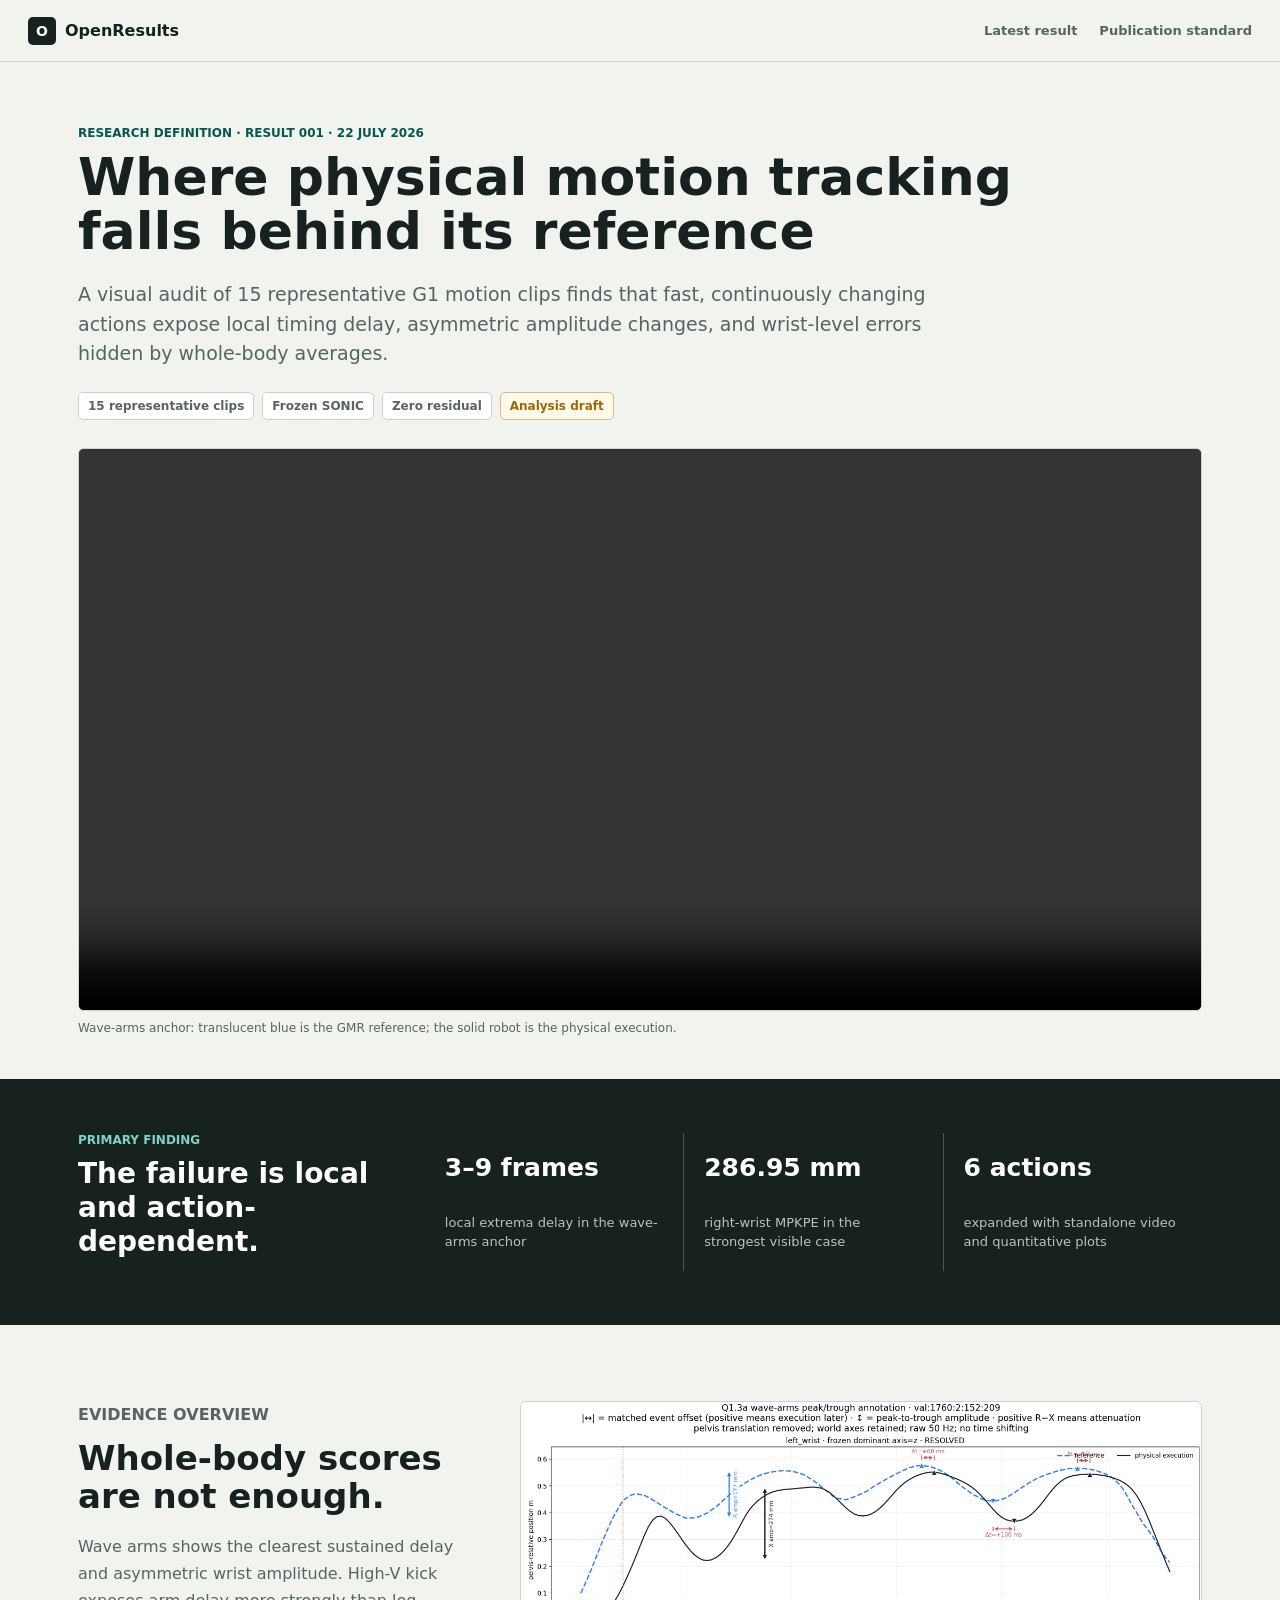
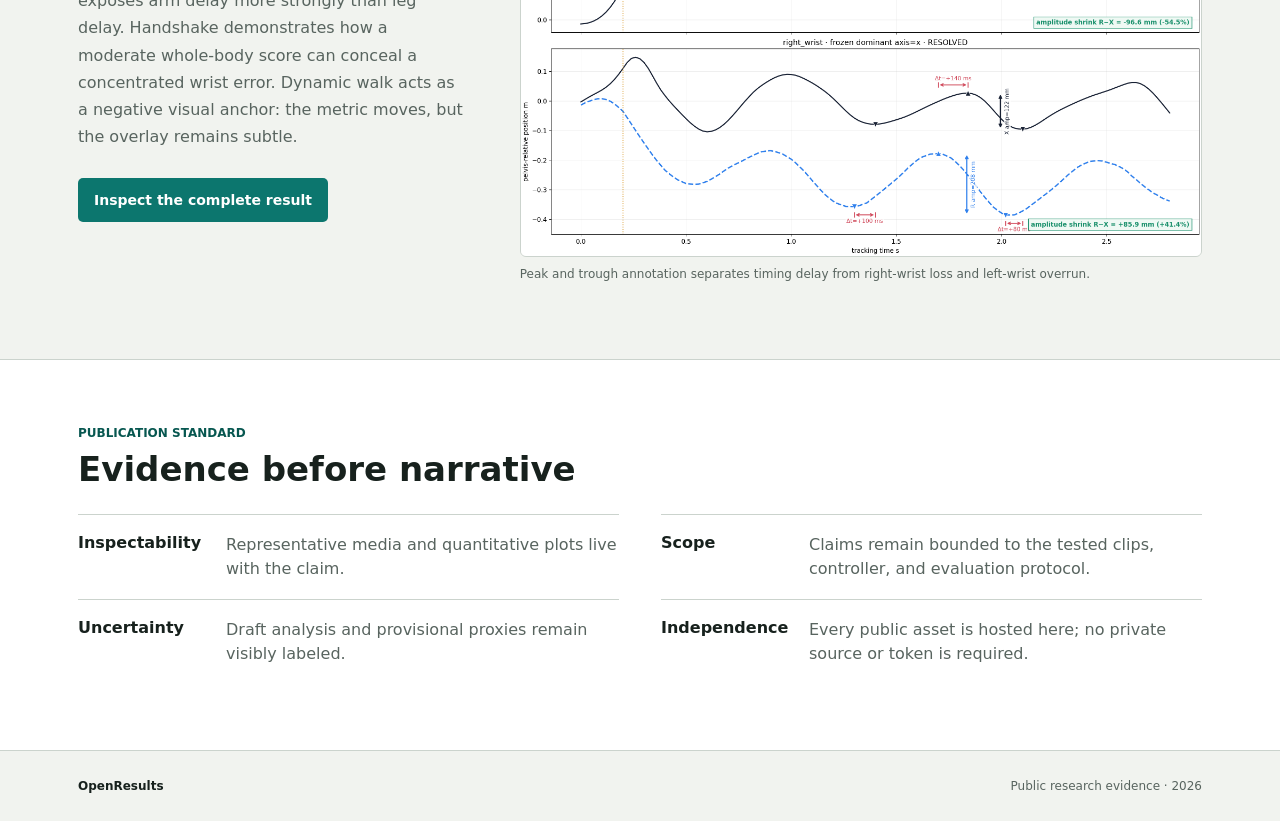
==== index.html @ 24f87de0 "feat: publish first OpenResults audit" ====
<!doctype html>
<html lang="en">
<head>
  <meta charset="utf-8">
  <meta name="viewport" content="width=device-width, initial-scale=1">
  <meta name="description" content="OpenResults publishes visual, inspectable research evidence with explicit scope and limitations.">
  <title>OpenResults · Public research evidence</title>
  <link rel="stylesheet" href="assets/site.css">
</head>
<body class="home">
  <header class="site-header">
    <a class="brand" href="./" aria-label="OpenResults home"><span class="brand-mark">O</span>OpenResults</a>
    <nav aria-label="Primary navigation">
      <a href="#result">Latest result</a>
      <a href="#principles">Publication standard</a>
    </nav>
  </header>

  <main>
    <section class="home-hero" id="result">
      <div class="hero-copy">
        <p class="eyebrow">Research Definition · Result 001 · 22 July 2026</p>
        <h1>Where physical motion tracking falls behind its reference</h1>
        <p class="lede">A visual audit of 15 representative G1 motion clips finds that fast, continuously changing actions expose local timing delay, asymmetric amplitude changes, and wrist-level errors hidden by whole-body averages.</p>
        <div class="status-row" aria-label="Result status">
          <span>15 representative clips</span>
          <span>Frozen SONIC</span>
          <span>Zero residual</span>
          <span class="status-draft">Analysis draft</span>
        </div>
      </div>
      <figure class="hero-evidence">
        <video controls preload="metadata" src="results/hierarchical-rollout-tracking-audit/assets/01-wave_arms/overlay.mp4"></video>
        <figcaption>Wave-arms anchor: translucent blue is the GMR reference; the solid robot is the physical execution.</figcaption>
      </figure>
    </section>

    <section class="finding-band" aria-labelledby="finding-title">
      <div>
        <p class="eyebrow">Primary finding</p>
        <h2 id="finding-title">The failure is local and action-dependent.</h2>
      </div>
      <div class="finding-grid">
        <article>
          <strong>3–9 frames</strong>
          <span>local extrema delay in the wave-arms anchor</span>
        </article>
        <article>
          <strong>286.95 mm</strong>
          <span>right-wrist MPKPE in the strongest visible case</span>
        </article>
        <article>
          <strong>6 actions</strong>
          <span>expanded with standalone video and quantitative plots</span>
        </article>
      </div>
    </section>

    <section class="result-overview" aria-labelledby="overview-title">
      <div class="overview-copy">
        <p class="eyebrow">Evidence overview</p>
        <h2 id="overview-title">Whole-body scores are not enough.</h2>
        <p>Wave arms shows the clearest sustained delay and asymmetric wrist amplitude. High-V kick exposes arm delay more strongly than leg delay. Handshake demonstrates how a moderate whole-body score can conceal a concentrated wrist error. Dynamic walk acts as a negative visual anchor: the metric moves, but the overlay remains subtle.</p>
        <a class="primary-link" href="results/hierarchical-rollout-tracking-audit/">Inspect the complete result</a>
      </div>
      <figure>
        <img src="results/hierarchical-rollout-tracking-audit/assets/01-wave_arms/peak_trough_annotation/ee_position_peak_trough_annotated.png" alt="Annotated wave-arms end-effector peaks and troughs showing timing and amplitude differences">
        <figcaption>Peak and trough annotation separates timing delay from right-wrist loss and left-wrist overrun.</figcaption>
      </figure>
    </section>

    <section class="principles" id="principles" aria-labelledby="principles-title">
      <p class="eyebrow">Publication standard</p>
      <h2 id="principles-title">Evidence before narrative</h2>
      <div class="principle-list">
        <p><strong>Inspectability</strong><span>Representative media and quantitative plots live with the claim.</span></p>
        <p><strong>Scope</strong><span>Claims remain bounded to the tested clips, controller, and evaluation protocol.</span></p>
        <p><strong>Uncertainty</strong><span>Draft analysis and provisional proxies remain visibly labeled.</span></p>
        <p><strong>Independence</strong><span>Every public asset is hosted here; no private source or token is required.</span></p>
      </div>
    </section>
  </main>

  <footer class="site-footer"><span>OpenResults</span><span>Public research evidence · 2026</span></footer>
</body>
</html>
---- assets/site.css ----
:root {
  --bg: #f1f3ef;
  --surface: #ffffff;
  --surface-soft: #e6ebe5;
  --ink: #17211d;
  --muted: #58645f;
  --line: #cbd3cd;
  --accent: #0c766e;
  --accent-dark: #075750;
  --coral: #b94f45;
  --amber: #9a6908;
  --blue: #245d89;
  --mono: "SFMono-Regular", Consolas, "Liberation Mono", monospace;
}

* { box-sizing: border-box; }
html { scroll-behavior: smooth; }
body {
  margin: 0;
  background: var(--bg);
  color: var(--ink);
  font-family: Inter, ui-sans-serif, system-ui, -apple-system, BlinkMacSystemFont, "Segoe UI", "Noto Sans CJK SC", sans-serif;
  letter-spacing: 0;
}
a { color: var(--accent-dark); text-underline-offset: 3px; }
a:focus-visible, button:focus-visible, summary:focus-visible, video:focus-visible {
  outline: 3px solid #efb33d;
  outline-offset: 3px;
}
img, video { max-width: 100%; }

.site-header {
  position: sticky;
  z-index: 20;
  top: 0;
  display: flex;
  align-items: center;
  justify-content: space-between;
  min-height: 62px;
  padding: 0 28px;
  border-bottom: 1px solid rgba(23, 33, 29, 0.14);
  background: rgba(241, 243, 239, 0.94);
  backdrop-filter: blur(12px);
}
.brand {
  display: inline-flex;
  align-items: center;
  gap: 9px;
  color: var(--ink);
  font-size: 16px;
  font-weight: 800;
  text-decoration: none;
}
.brand-mark {
  display: grid;
  width: 28px;
  height: 28px;
  place-items: center;
  border-radius: 5px;
  background: var(--ink);
  color: #fff;
  font-size: 14px;
}
.site-header nav { display: flex; align-items: center; gap: 22px; }
.site-header nav a { color: var(--muted); font-size: 13px; font-weight: 700; text-decoration: none; }
.site-header nav a:hover { color: var(--ink); }

.home main { overflow: hidden; }
.home-hero {
  max-width: 1180px;
  margin: 0 auto;
  padding: 64px 28px 42px;
}
.hero-copy { max-width: 950px; }
.eyebrow {
  margin: 0 0 10px;
  color: var(--accent-dark);
  font-size: 12px;
  font-weight: 800;
  text-transform: uppercase;
}
.home h1 {
  max-width: 1050px;
  margin: 0;
  color: var(--ink);
  font-size: 52px;
  line-height: 1.04;
  letter-spacing: 0;
}
.lede {
  max-width: 850px;
  margin: 22px 0 0;
  color: var(--muted);
  font-size: 19px;
  line-height: 1.55;
}
.status-row { display: flex; flex-wrap: wrap; gap: 8px; margin: 24px 0; }
.status-row span {
  padding: 6px 9px;
  border: 1px solid var(--line);
  border-radius: 5px;
  background: var(--surface);
  color: var(--muted);
  font-size: 12px;
  font-weight: 700;
}
.status-row .status-draft { border-color: #d9bb79; color: var(--amber); background: #fff9e9; }
.hero-evidence { margin: 28px 0 0; }
.hero-evidence video {
  display: block;
  width: 100%;
  max-height: 620px;
  border: 1px solid var(--line);
  border-radius: 6px;
  background: #101512;
}
figcaption { margin-top: 8px; color: var(--muted); font-size: 12px; line-height: 1.5; }

.finding-band {
  display: grid;
  grid-template-columns: minmax(220px, 0.8fr) minmax(0, 2fr);
  gap: 36px;
  padding: 54px max(28px, calc((100vw - 1124px) / 2));
  background: var(--ink);
  color: #fff;
}
.finding-band .eyebrow { color: #7dd3c7; }
.finding-band h2 { margin: 0; font-size: 28px; line-height: 1.2; }
.finding-grid { display: grid; grid-template-columns: repeat(3, 1fr); gap: 1px; background: #4b5651; }
.finding-grid article { display: flex; min-height: 138px; flex-direction: column; justify-content: space-between; padding: 20px; background: var(--ink); }
.finding-grid strong { color: #fff; font-size: 25px; }
.finding-grid span { color: #b8c4be; font-size: 13px; line-height: 1.45; }

.result-overview {
  display: grid;
  grid-template-columns: minmax(280px, 0.8fr) minmax(0, 1.4fr);
  gap: 52px;
  max-width: 1180px;
  margin: 0 auto;
  padding: 76px 28px;
  align-items: start;
}
.result-overview h2, .principles h2 { margin: 0 0 18px; font-size: 34px; line-height: 1.12; }
.result-overview p { color: var(--muted); font-size: 16px; line-height: 1.7; }
.result-overview figure { margin: 0; }
.result-overview img { display: block; width: 100%; border: 1px solid var(--line); border-radius: 6px; background: #fff; }
.primary-link {
  display: inline-flex;
  min-height: 44px;
  align-items: center;
  margin-top: 12px;
  padding: 0 16px;
  border-radius: 5px;
  background: var(--accent);
  color: #fff;
  font-size: 14px;
  font-weight: 800;
  text-decoration: none;
}
.primary-link:hover { background: var(--accent-dark); }

.principles {
  padding: 66px max(28px, calc((100vw - 1124px) / 2));
  border-top: 1px solid var(--line);
  background: var(--surface);
}
.principle-list { display: grid; grid-template-columns: repeat(2, 1fr); gap: 0 42px; margin-top: 26px; }
.principle-list p { display: grid; grid-template-columns: 130px 1fr; gap: 18px; margin: 0; padding: 18px 0; border-top: 1px solid var(--line); }
.principle-list span { color: var(--muted); line-height: 1.5; }

.result-page {
  max-width: 1120px !important;
  margin: 0 auto !important;
  padding: 42px 28px 80px !important;
}
.result-page .back-link { display: inline-block; margin-bottom: 20px; color: var(--muted); font-size: 13px; font-weight: 700; }
.result-page h1 { max-width: 900px; margin: 0 0 14px; color: var(--ink); font-size: 38px; line-height: 1.12; }
.result-page > p { max-width: 850px; color: var(--muted); }
.result-page section {
  margin: 48px 0 0;
  padding: 34px 0 0;
  border: 0;
  border-top: 1px solid var(--line);
  border-radius: 0;
  background: transparent;
}
.result-page section h2 { margin-bottom: 18px; color: var(--accent-dark); font-size: 24px; }
.result-page p, .result-page li, .result-page td { color: var(--muted); }
.result-page strong, .result-page th { color: var(--ink); }
.result-page .chip { border-radius: 5px; border-color: var(--line); background: var(--surface); color: var(--muted); }
.result-page .draft, .result-page .partial, .result-page .status { color: var(--amber); }
.result-page .flow { gap: 8px; }
.result-page .node { border-color: var(--line); border-radius: 6px; background: var(--surface); color: var(--muted); }
.result-page .node strong { color: var(--ink); }
.result-page .observation, .public-scope { padding: 12px 14px; border-left: 3px solid var(--accent); border-radius: 0; background: var(--surface-soft); color: var(--muted); }
.result-page table { background: var(--surface); }
.result-page th, .result-page td { padding: 10px; border-color: var(--line); }
.result-page .action-block {
  margin: 26px 0;
  padding: 22px;
  border: 1px solid var(--line);
  border-radius: 6px;
  background: var(--surface);
}
.result-page .action-block h3 { margin-top: 0; color: var(--ink); }
.result-page .evidence-grid { grid-template-columns: repeat(2, minmax(0, 1fr)) !important; gap: 18px; }
.result-page .evidence-grid figure:first-child { grid-column: 1 / -1; }
.result-page img, .result-page video { display: block; border-color: var(--line); border-radius: 5px; background: #fff; }
.result-page details { border-color: var(--line); }
.result-page summary { min-height: 44px; color: var(--accent-dark); font-weight: 700; }
.result-page pre { background: #1d2521; color: #eef4f0; }
.result-page code { overflow-wrap: anywhere; }

.site-footer {
  display: flex;
  justify-content: space-between;
  gap: 20px;
  padding: 28px max(28px, calc((100vw - 1124px) / 2));
  border-top: 1px solid var(--line);
  color: var(--muted);
  font-size: 12px;
}
.site-footer span:first-child { color: var(--ink); font-weight: 800; }

@media (max-width: 760px) {
  .site-header { min-height: 56px; padding: 0 14px; }
  .site-header .brand { gap: 0; font-size: 0; }
  .site-header .brand-mark { font-size: 14px; }
  .site-header nav { gap: 12px; }
  .site-header nav a { font-size: 11px; }
  .home-hero { padding: 42px 16px 30px; }
  .home h1 { font-size: 36px; }
  .lede { font-size: 16px; }
  .finding-band, .result-overview { grid-template-columns: 1fr; }
  .finding-band { padding: 42px 16px; }
  .finding-grid { grid-template-columns: 1fr; }
  .finding-grid article { min-height: 108px; }
  .result-overview { gap: 30px; padding: 54px 16px; }
  .principles { padding: 48px 16px; }
  .principle-list { grid-template-columns: 1fr; }
  .principle-list p { grid-template-columns: 105px 1fr; }
  .result-page { padding: 30px 14px 60px !important; }
  .result-page h1 { font-size: 29px; }
  .result-page .flow, .result-page .evidence-grid { grid-template-columns: 1fr !important; }
  .result-page .evidence-grid figure:first-child { grid-column: auto; }
  .result-page .action-block { padding: 14px; }
  .site-footer { flex-direction: column; padding: 24px 16px; }
}

@media (prefers-reduced-motion: reduce) {
  html { scroll-behavior: auto; }
}
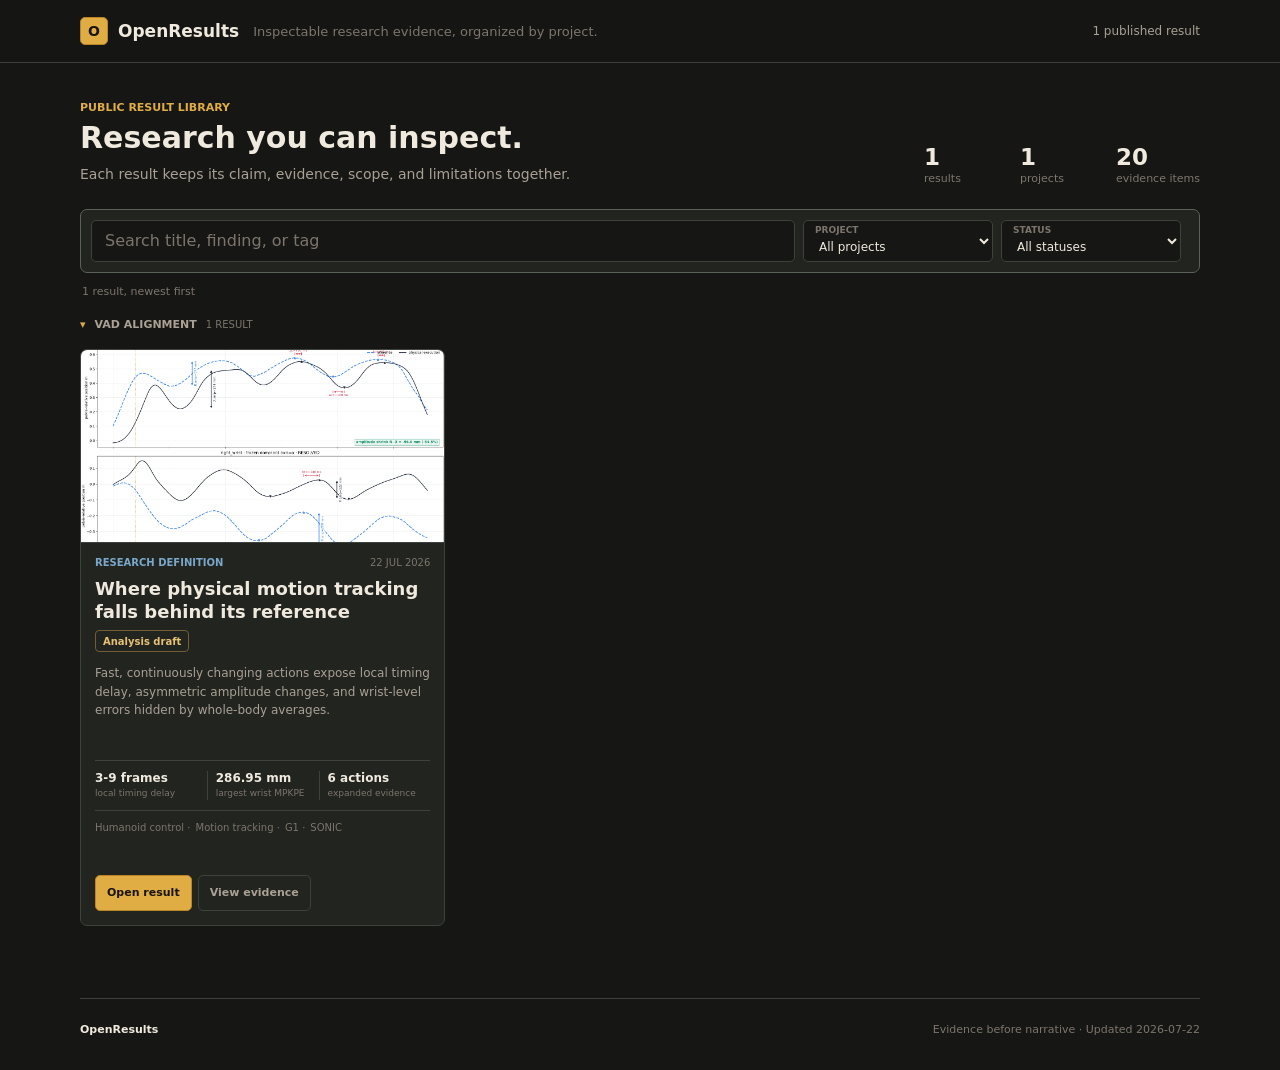
==== commit 4b3ebeb3: "feat: turn OpenResults into a result library" ====
--- a/index.html
+++ b/index.html
@@ -3,84 +3,71 @@
 <head>
   <meta charset="utf-8">
   <meta name="viewport" content="width=device-width, initial-scale=1">
-  <meta name="description" content="OpenResults publishes visual, inspectable research evidence with explicit scope and limitations.">
-  <title>OpenResults · Public research evidence</title>
+  <meta name="description" content="OpenResults is a browsable library of visual, inspectable research results.">
+  <title>OpenResults · Research result library</title>
   <link rel="stylesheet" href="assets/site.css">
+  <script src="assets/catalog.js" defer></script>
 </head>
-<body class="home">
-  <header class="site-header">
-    <a class="brand" href="./" aria-label="OpenResults home"><span class="brand-mark">O</span>OpenResults</a>
-    <nav aria-label="Primary navigation">
-      <a href="#result">Latest result</a>
-      <a href="#principles">Publication standard</a>
-    </nav>
+<body class="catalog-page">
+  <a class="skip-link" href="#catalog">Skip to results</a>
+
+  <header class="site-header catalog-header">
+    <div class="header-inner">
+      <a class="brand" href="./" aria-label="OpenResults home">
+        <span class="brand-mark" aria-hidden="true">O</span>
+        <span>OpenResults</span>
+      </a>
+      <p class="brand-description">Inspectable research evidence, organized by project.</p>
+      <span class="library-count" id="libraryCount" aria-live="polite">Loading results...</span>
+    </div>
   </header>
 
-  <main>
-    <section class="home-hero" id="result">
-      <div class="hero-copy">
-        <p class="eyebrow">Research Definition · Result 001 · 22 July 2026</p>
-        <h1>Where physical motion tracking falls behind its reference</h1>
-        <p class="lede">A visual audit of 15 representative G1 motion clips finds that fast, continuously changing actions expose local timing delay, asymmetric amplitude changes, and wrist-level errors hidden by whole-body averages.</p>
-        <div class="status-row" aria-label="Result status">
-          <span>15 representative clips</span>
-          <span>Frozen SONIC</span>
-          <span>Zero residual</span>
-          <span class="status-draft">Analysis draft</span>
-        </div>
+  <main class="catalog-main" id="catalog">
+    <section class="catalog-intro" aria-labelledby="catalog-title">
+      <div>
+        <p class="eyebrow">Public result library</p>
+        <h1 id="catalog-title">Research you can inspect.</h1>
+        <p>Each result keeps its claim, evidence, scope, and limitations together.</p>
       </div>
-      <figure class="hero-evidence">
-        <video controls preload="metadata" src="results/hierarchical-rollout-tracking-audit/assets/01-wave_arms/overlay.mp4"></video>
-        <figcaption>Wave-arms anchor: translucent blue is the GMR reference; the solid robot is the physical execution.</figcaption>
-      </figure>
+      <dl class="catalog-stats" aria-label="Library summary">
+        <div><dt id="resultCount">0</dt><dd>results</dd></div>
+        <div><dt id="projectCount">0</dt><dd>projects</dd></div>
+        <div><dt id="evidenceCount">0</dt><dd>evidence items</dd></div>
+      </dl>
     </section>
 
-    <section class="finding-band" aria-labelledby="finding-title">
-      <div>
-        <p class="eyebrow">Primary finding</p>
-        <h2 id="finding-title">The failure is local and action-dependent.</h2>
-      </div>
-      <div class="finding-grid">
-        <article>
-          <strong>3–9 frames</strong>
-          <span>local extrema delay in the wave-arms anchor</span>
-        </article>
-        <article>
-          <strong>286.95 mm</strong>
-          <span>right-wrist MPKPE in the strongest visible case</span>
-        </article>
-        <article>
-          <strong>6 actions</strong>
-          <span>expanded with standalone video and quantitative plots</span>
-        </article>
-      </div>
+    <section class="catalog-tools" aria-label="Filter results">
+      <label class="search-field">
+        <span class="visually-hidden">Search results</span>
+        <input id="resultSearch" type="search" autocomplete="off" placeholder="Search title, finding, or tag">
+      </label>
+      <label class="select-field">
+        <span>Project</span>
+        <select id="projectFilter"><option value="all">All projects</option></select>
+      </label>
+      <label class="select-field">
+        <span>Status</span>
+        <select id="statusFilter"><option value="all">All statuses</option></select>
+      </label>
+      <button class="clear-filters" id="clearFilters" type="button" hidden>Clear</button>
     </section>
 
-    <section class="result-overview" aria-labelledby="overview-title">
-      <div class="overview-copy">
-        <p class="eyebrow">Evidence overview</p>
-        <h2 id="overview-title">Whole-body scores are not enough.</h2>
-        <p>Wave arms shows the clearest sustained delay and asymmetric wrist amplitude. High-V kick exposes arm delay more strongly than leg delay. Handshake demonstrates how a moderate whole-body score can conceal a concentrated wrist error. Dynamic walk acts as a negative visual anchor: the metric moves, but the overlay remains subtle.</p>
-        <a class="primary-link" href="results/hierarchical-rollout-tracking-audit/">Inspect the complete result</a>
-      </div>
-      <figure>
-        <img src="results/hierarchical-rollout-tracking-audit/assets/01-wave_arms/peak_trough_annotation/ee_position_peak_trough_annotated.png" alt="Annotated wave-arms end-effector peaks and troughs showing timing and amplitude differences">
-        <figcaption>Peak and trough annotation separates timing delay from right-wrist loss and left-wrist overrun.</figcaption>
-      </figure>
-    </section>
+    <div class="catalog-status" id="catalogStatus" aria-live="polite"></div>
+    <div class="result-groups" id="resultGroups" aria-busy="true"></div>
 
-    <section class="principles" id="principles" aria-labelledby="principles-title">
-      <p class="eyebrow">Publication standard</p>
-      <h2 id="principles-title">Evidence before narrative</h2>
-      <div class="principle-list">
-        <p><strong>Inspectability</strong><span>Representative media and quantitative plots live with the claim.</span></p>
-        <p><strong>Scope</strong><span>Claims remain bounded to the tested clips, controller, and evaluation protocol.</span></p>
-        <p><strong>Uncertainty</strong><span>Draft analysis and provisional proxies remain visibly labeled.</span></p>
-        <p><strong>Independence</strong><span>Every public asset is hosted here; no private source or token is required.</span></p>
-      </div>
-    </section>
+    <div class="empty-state" id="emptyState" hidden>
+      <strong>No matching results</strong>
+      <p>Try a different search or clear the current filters.</p>
+    </div>
+
+    <noscript>
+      <p class="empty-state">JavaScript is required to load the result catalog. The published result remains available at <a href="results/hierarchical-rollout-tracking-audit/">Hierarchical rollout tracking audit</a>.</p>
+    </noscript>
   </main>
 
-  <footer class="site-footer"><span>OpenResults</span><span>Public research evidence · 2026</span></footer>
+  <footer class="site-footer">
+    <span>OpenResults</span>
+    <span>Evidence before narrative · Updated <time id="catalogUpdated">2026-07-22</time></span>
+  </footer>
 </body>
 </html>
--- a/assets/site.css
+++ b/assets/site.css
@@ -1,53 +1,94 @@
 :root {
-  --bg: #f1f3ef;
-  --surface: #ffffff;
-  --surface-soft: #e6ebe5;
-  --ink: #17211d;
-  --muted: #58645f;
-  --line: #cbd3cd;
-  --accent: #0c766e;
-  --accent-dark: #075750;
-  --coral: #b94f45;
-  --amber: #9a6908;
-  --blue: #245d89;
+  --bg: #161714;
+  --surface: #22241f;
+  --surface-raised: #292c27;
+  --surface-soft: #30342e;
+  --ink: #f0e9dd;
+  --muted: #aaa094;
+  --quiet: #7d756c;
+  --line: #3d423b;
+  --line-strong: #5a6258;
+  --accent: #e0ad45;
+  --accent-dark: #b98525;
+  --green: #79b89a;
+  --red: #d98278;
+  --blue: #79a8ca;
   --mono: "SFMono-Regular", Consolas, "Liberation Mono", monospace;
 }
 
 * { box-sizing: border-box; }
-html { scroll-behavior: smooth; }
+html { color-scheme: dark; scroll-behavior: smooth; }
 body {
+  min-width: 0;
   margin: 0;
   background: var(--bg);
   color: var(--ink);
   font-family: Inter, ui-sans-serif, system-ui, -apple-system, BlinkMacSystemFont, "Segoe UI", "Noto Sans CJK SC", sans-serif;
   letter-spacing: 0;
 }
-a { color: var(--accent-dark); text-underline-offset: 3px; }
-a:focus-visible, button:focus-visible, summary:focus-visible, video:focus-visible {
-  outline: 3px solid #efb33d;
+a { color: var(--accent); text-underline-offset: 3px; }
+button, input, select { font: inherit; letter-spacing: 0; }
+img, video { max-width: 100%; }
+a:focus-visible, button:focus-visible, input:focus-visible, select:focus-visible, summary:focus-visible, video:focus-visible {
+  outline: 3px solid var(--blue);
   outline-offset: 3px;
 }
-img, video { max-width: 100%; }
+.visually-hidden {
+  position: absolute;
+  width: 1px;
+  height: 1px;
+  padding: 0;
+  margin: -1px;
+  overflow: hidden;
+  clip: rect(0, 0, 0, 0);
+  white-space: nowrap;
+  border: 0;
+}
+.skip-link {
+  position: fixed;
+  z-index: 100;
+  top: 8px;
+  left: 8px;
+  padding: 10px 12px;
+  border-radius: 5px;
+  background: var(--accent);
+  color: #17130d;
+  font-weight: 800;
+  transform: translateY(-150%);
+}
+.skip-link:focus { transform: translateY(0); }
 
 .site-header {
   position: sticky;
   z-index: 20;
   top: 0;
-  display: flex;
-  align-items: center;
-  justify-content: space-between;
   min-height: 62px;
-  padding: 0 28px;
-  border-bottom: 1px solid rgba(23, 33, 29, 0.14);
-  background: rgba(241, 243, 239, 0.94);
+  border-bottom: 1px solid var(--line);
+  background: rgba(22, 23, 20, 0.96);
   backdrop-filter: blur(12px);
+}
+.header-inner {
+  display: flex;
+  align-items: center;
+  gap: 14px;
+  width: min(1120px, calc(100% - 40px));
+  min-height: 62px;
+  margin: 0 auto;
+}
+.site-header:not(.catalog-header) {
+  display: flex;
+  align-items: center;
+  gap: 14px;
+  min-height: 62px;
+  padding: 0 max(20px, calc((100% - 1120px) / 2));
 }
 .brand {
   display: inline-flex;
-  align-items: center;
-  gap: 9px;
+  flex: 0 0 auto;
+  align-items: center;
+  gap: 10px;
   color: var(--ink);
-  font-size: 16px;
+  font-size: 17px;
   font-weight: 800;
   text-decoration: none;
 }
@@ -56,139 +97,314 @@
   width: 28px;
   height: 28px;
   place-items: center;
-  border-radius: 5px;
-  background: var(--ink);
-  color: #fff;
+  border: 1px solid var(--accent-dark);
+  border-radius: 5px;
+  background: var(--accent);
+  color: #17130d;
   font-size: 14px;
 }
-.site-header nav { display: flex; align-items: center; gap: 22px; }
-.site-header nav a { color: var(--muted); font-size: 13px; font-weight: 700; text-decoration: none; }
-.site-header nav a:hover { color: var(--ink); }
-
-.home main { overflow: hidden; }
-.home-hero {
-  max-width: 1180px;
-  margin: 0 auto;
-  padding: 64px 28px 42px;
-}
-.hero-copy { max-width: 950px; }
-.eyebrow {
-  margin: 0 0 10px;
-  color: var(--accent-dark);
+.brand-description {
+  min-width: 0;
+  margin: 0;
+  color: var(--quiet);
+  font-size: 13px;
+  overflow: hidden;
+  text-overflow: ellipsis;
+  white-space: nowrap;
+}
+.library-count {
+  flex: 0 0 auto;
+  margin-left: auto;
+  color: var(--muted);
   font-size: 12px;
-  font-weight: 800;
-  text-transform: uppercase;
-}
-.home h1 {
-  max-width: 1050px;
-  margin: 0;
-  color: var(--ink);
-  font-size: 52px;
-  line-height: 1.04;
-  letter-spacing: 0;
-}
-.lede {
-  max-width: 850px;
-  margin: 22px 0 0;
-  color: var(--muted);
-  font-size: 19px;
-  line-height: 1.55;
-}
-.status-row { display: flex; flex-wrap: wrap; gap: 8px; margin: 24px 0; }
-.status-row span {
-  padding: 6px 9px;
-  border: 1px solid var(--line);
-  border-radius: 5px;
-  background: var(--surface);
+}
+.site-header nav {
+  display: flex;
+  align-items: center;
+  gap: 18px;
+  margin-left: auto;
+}
+.site-header nav a {
   color: var(--muted);
   font-size: 12px;
   font-weight: 700;
-}
-.status-row .status-draft { border-color: #d9bb79; color: var(--amber); background: #fff9e9; }
-.hero-evidence { margin: 28px 0 0; }
-.hero-evidence video {
+  text-decoration: none;
+}
+.site-header nav a:hover { color: var(--ink); }
+
+.catalog-main {
+  width: min(1120px, calc(100% - 40px));
+  min-height: calc(100vh - 124px);
+  margin: 0 auto;
+  padding: 38px 0 72px;
+}
+.catalog-intro {
+  display: flex;
+  align-items: end;
+  justify-content: space-between;
+  gap: 36px;
+  padding-bottom: 24px;
+}
+.eyebrow {
+  margin: 0 0 7px;
+  color: var(--accent);
+  font-size: 11px;
+  font-weight: 800;
+  text-transform: uppercase;
+}
+.catalog-intro h1 {
+  margin: 0;
+  font-size: 30px;
+  line-height: 1.15;
+  letter-spacing: 0;
+}
+.catalog-intro p:last-child {
+  margin: 8px 0 0;
+  color: var(--muted);
+  font-size: 14px;
+  line-height: 1.5;
+}
+.catalog-stats {
+  display: flex;
+  flex: 0 0 auto;
+  gap: 24px;
+  margin: 0;
+}
+.catalog-stats div { min-width: 72px; }
+.catalog-stats dt { color: var(--ink); font-size: 23px; font-weight: 800; }
+.catalog-stats dd { margin: 2px 0 0; color: var(--quiet); font-size: 11px; }
+
+.catalog-tools {
+  display: grid;
+  grid-template-columns: minmax(260px, 1fr) 190px 180px auto;
+  gap: 8px;
+  padding: 10px;
+  border: 1px solid var(--line-strong);
+  border-radius: 7px;
+  background: var(--surface);
+}
+.search-field input, .select-field select {
+  width: 100%;
+  height: 42px;
+  border: 1px solid var(--line);
+  border-radius: 5px;
+  background: var(--bg);
+  color: var(--ink);
+}
+.search-field input {
+  padding: 0 13px;
+}
+.search-field input::placeholder { color: var(--quiet); }
+.select-field { position: relative; }
+.select-field span {
+  position: absolute;
+  z-index: 1;
+  top: 5px;
+  left: 12px;
+  color: var(--quiet);
+  font-size: 9px;
+  font-weight: 800;
+  text-transform: uppercase;
+  pointer-events: none;
+}
+.select-field select { padding: 13px 30px 0 11px; font-size: 12px; }
+.clear-filters {
+  min-width: 64px;
+  height: 42px;
+  border: 1px solid var(--line);
+  border-radius: 5px;
+  background: var(--surface-soft);
+  color: var(--ink);
+  cursor: pointer;
+  font-size: 12px;
+  font-weight: 700;
+}
+.clear-filters:hover { border-color: var(--accent-dark); }
+.catalog-status {
+  min-height: 37px;
+  padding: 12px 2px 8px;
+  color: var(--quiet);
+  font-size: 11px;
+}
+
+.result-groups { display: grid; gap: 26px; }
+.result-group { min-width: 0; }
+.result-group > summary {
+  display: flex;
+  min-height: 30px;
+  align-items: center;
+  gap: 9px;
+  margin-bottom: 9px;
+  color: var(--muted);
+  cursor: pointer;
+  list-style: none;
+  text-transform: uppercase;
+}
+.result-group > summary::-webkit-details-marker { display: none; }
+.result-group > summary::before {
+  content: "▾";
+  color: var(--accent);
+  font-size: 11px;
+}
+.result-group:not([open]) > summary::before { content: "▸"; }
+.group-title { font-size: 11px; font-weight: 800; }
+.group-count { color: var(--quiet); font-size: 10px; }
+.result-grid {
+  display: grid;
+  grid-template-columns: repeat(3, minmax(0, 1fr));
+  gap: 12px;
+}
+.result-card {
+  min-width: 0;
+  overflow: hidden;
+  border: 1px solid var(--line);
+  border-radius: 7px;
+  background: var(--surface);
+}
+.result-card:hover { border-color: var(--line-strong); }
+.result-visual {
+  display: block;
+  aspect-ratio: 16 / 8.5;
+  overflow: hidden;
+  border-bottom: 1px solid var(--line);
+  background: #eeeae2;
+}
+.result-visual img {
   display: block;
   width: 100%;
-  max-height: 620px;
+  height: 100%;
+  object-fit: cover;
+  object-position: center;
+  transition: transform 180ms ease;
+}
+.result-visual:hover img { transform: scale(1.02); }
+.result-card-body { padding: 14px; }
+.result-meta {
+  display: flex;
+  align-items: center;
+  justify-content: space-between;
+  gap: 10px;
+  color: var(--quiet);
+  font-size: 10px;
+  text-transform: uppercase;
+}
+.result-category { color: var(--blue); font-weight: 800; }
+.result-card h3 {
+  margin: 9px 0 7px;
+  font-size: 18px;
+  line-height: 1.28;
+  letter-spacing: 0;
+}
+.result-card h3 a { color: var(--ink); text-decoration: none; }
+.result-card h3 a:hover { color: var(--accent); }
+.result-status {
+  display: inline-flex;
+  align-items: center;
+  min-height: 22px;
+  padding: 0 7px;
+  border: 1px solid var(--line-strong);
+  border-radius: 4px;
+  color: var(--muted);
+  font-size: 10px;
+  font-weight: 700;
+}
+.result-status.analysis-draft { border-color: #725d34; color: #e7c276; }
+.result-status.complete, .result-status.published { border-color: #3e6853; color: var(--green); }
+.result-summary {
+  min-height: 84px;
+  margin: 12px 0;
+  color: var(--muted);
+  font-size: 12px;
+  line-height: 1.55;
+}
+.result-metrics {
+  display: grid;
+  grid-template-columns: repeat(3, minmax(0, 1fr));
+  margin: 0;
+  padding: 10px 0;
+  border-top: 1px solid var(--line);
+  border-bottom: 1px solid var(--line);
+}
+.result-metrics div { min-width: 0; padding: 0 8px; border-left: 1px solid var(--line); }
+.result-metrics div:first-child { padding-left: 0; border-left: 0; }
+.result-metrics dt { color: var(--ink); font-size: 12px; font-weight: 800; overflow-wrap: anywhere; }
+.result-metrics dd { margin: 3px 0 0; color: var(--quiet); font-size: 9px; line-height: 1.3; }
+.result-tags {
+  display: flex;
+  flex-wrap: wrap;
+  gap: 5px;
+  min-height: 42px;
+  margin: 11px 0;
+  padding: 0;
+  list-style: none;
+}
+.result-tags li { color: var(--quiet); font-size: 10px; }
+.result-tags li:not(:last-child)::after { content: " ·"; }
+.result-actions { display: flex; gap: 6px; }
+.result-actions a {
+  display: inline-flex;
+  min-height: 36px;
+  align-items: center;
+  justify-content: center;
+  padding: 0 11px;
   border: 1px solid var(--line);
-  border-radius: 6px;
-  background: #101512;
-}
-figcaption { margin-top: 8px; color: var(--muted); font-size: 12px; line-height: 1.5; }
-
-.finding-band {
-  display: grid;
-  grid-template-columns: minmax(220px, 0.8fr) minmax(0, 2fr);
-  gap: 36px;
-  padding: 54px max(28px, calc((100vw - 1124px) / 2));
-  background: var(--ink);
-  color: #fff;
-}
-.finding-band .eyebrow { color: #7dd3c7; }
-.finding-band h2 { margin: 0; font-size: 28px; line-height: 1.2; }
-.finding-grid { display: grid; grid-template-columns: repeat(3, 1fr); gap: 1px; background: #4b5651; }
-.finding-grid article { display: flex; min-height: 138px; flex-direction: column; justify-content: space-between; padding: 20px; background: var(--ink); }
-.finding-grid strong { color: #fff; font-size: 25px; }
-.finding-grid span { color: #b8c4be; font-size: 13px; line-height: 1.45; }
-
-.result-overview {
-  display: grid;
-  grid-template-columns: minmax(280px, 0.8fr) minmax(0, 1.4fr);
-  gap: 52px;
-  max-width: 1180px;
-  margin: 0 auto;
-  padding: 76px 28px;
-  align-items: start;
-}
-.result-overview h2, .principles h2 { margin: 0 0 18px; font-size: 34px; line-height: 1.12; }
-.result-overview p { color: var(--muted); font-size: 16px; line-height: 1.7; }
-.result-overview figure { margin: 0; }
-.result-overview img { display: block; width: 100%; border: 1px solid var(--line); border-radius: 6px; background: #fff; }
+  border-radius: 5px;
+  font-size: 11px;
+  font-weight: 800;
+  text-decoration: none;
+}
+.primary-action { border-color: var(--accent-dark) !important; background: var(--accent); color: #18130c; }
+.primary-action:hover { background: #ebbd5e; }
+.secondary-action { color: var(--muted); }
+.secondary-action:hover { border-color: var(--line-strong); color: var(--ink); }
 .primary-link {
   display: inline-flex;
-  min-height: 44px;
-  align-items: center;
-  margin-top: 12px;
-  padding: 0 16px;
+  min-height: 42px;
+  align-items: center;
+  padding: 0 13px;
+  border: 1px solid var(--accent-dark);
   border-radius: 5px;
   background: var(--accent);
-  color: #fff;
-  font-size: 14px;
+  color: #18130c;
+  font-size: 12px;
   font-weight: 800;
   text-decoration: none;
 }
-.primary-link:hover { background: var(--accent-dark); }
-
-.principles {
-  padding: 66px max(28px, calc((100vw - 1124px) / 2));
-  border-top: 1px solid var(--line);
-  background: var(--surface);
-}
-.principle-list { display: grid; grid-template-columns: repeat(2, 1fr); gap: 0 42px; margin-top: 26px; }
-.principle-list p { display: grid; grid-template-columns: 130px 1fr; gap: 18px; margin: 0; padding: 18px 0; border-top: 1px solid var(--line); }
-.principle-list span { color: var(--muted); line-height: 1.5; }
+.empty-state, .load-error {
+  margin: 18px 0;
+  padding: 30px;
+  border: 1px dashed var(--line-strong);
+  border-radius: 7px;
+  color: var(--muted);
+  text-align: center;
+}
+.empty-state strong { color: var(--ink); }
+.empty-state p { margin: 7px 0 0; font-size: 13px; }
 
 .result-page {
-  max-width: 1120px !important;
+  width: min(1060px, calc(100% - 40px)) !important;
+  max-width: none !important;
   margin: 0 auto !important;
-  padding: 42px 28px 80px !important;
-}
-.result-page .back-link { display: inline-block; margin-bottom: 20px; color: var(--muted); font-size: 13px; font-weight: 700; }
-.result-page h1 { max-width: 900px; margin: 0 0 14px; color: var(--ink); font-size: 38px; line-height: 1.12; }
+  padding: 42px 0 80px !important;
+}
+.result-page .back-link { display: inline-block; margin-bottom: 20px; color: var(--muted); font-size: 12px; font-weight: 700; }
+.result-page h1 { max-width: 900px; margin: 0 0 14px; color: var(--ink); font-size: 36px; line-height: 1.15; letter-spacing: 0; }
 .result-page > p { max-width: 850px; color: var(--muted); }
 .result-page section {
-  margin: 48px 0 0;
-  padding: 34px 0 0;
+  margin: 44px 0 0;
+  padding: 30px 0 0;
   border: 0;
   border-top: 1px solid var(--line);
   border-radius: 0;
   background: transparent;
 }
-.result-page section h2 { margin-bottom: 18px; color: var(--accent-dark); font-size: 24px; }
+.result-page section h2 { margin-bottom: 18px; color: var(--accent); font-size: 22px; }
+.result-page h3 { color: var(--ink); }
 .result-page p, .result-page li, .result-page td { color: var(--muted); }
 .result-page strong, .result-page th { color: var(--ink); }
-.result-page .chip { border-radius: 5px; border-color: var(--line); background: var(--surface); color: var(--muted); }
-.result-page .draft, .result-page .partial, .result-page .status { color: var(--amber); }
+.result-page .meta { gap: 6px; }
+.result-page .chip { border-radius: 4px; border-color: var(--line); background: var(--surface); color: var(--muted); }
+.result-page .draft, .result-page .partial, .result-page .status { color: #e7c276; }
 .result-page .flow { gap: 8px; }
 .result-page .node { border-color: var(--line); border-radius: 6px; background: var(--surface); color: var(--muted); }
 .result-page .node strong { color: var(--ink); }
@@ -196,57 +412,71 @@
 .result-page table { background: var(--surface); }
 .result-page th, .result-page td { padding: 10px; border-color: var(--line); }
 .result-page .action-block {
-  margin: 26px 0;
-  padding: 22px;
+  margin: 24px 0;
+  padding: 20px;
   border: 1px solid var(--line);
-  border-radius: 6px;
+  border-radius: 7px;
   background: var(--surface);
 }
-.result-page .action-block h3 { margin-top: 0; color: var(--ink); }
-.result-page .evidence-grid { grid-template-columns: repeat(2, minmax(0, 1fr)) !important; gap: 18px; }
+.result-page .action-block h3 { margin-top: 0; }
+.result-page .evidence-grid { grid-template-columns: repeat(2, minmax(0, 1fr)) !important; gap: 14px; }
 .result-page .evidence-grid figure:first-child { grid-column: 1 / -1; }
 .result-page img, .result-page video { display: block; border-color: var(--line); border-radius: 5px; background: #fff; }
+.result-page figcaption { color: var(--quiet); }
 .result-page details { border-color: var(--line); }
-.result-page summary { min-height: 44px; color: var(--accent-dark); font-weight: 700; }
-.result-page pre { background: #1d2521; color: #eef4f0; }
+.result-page summary { min-height: 44px; color: var(--accent); font-weight: 700; }
+.result-page pre { background: #11100e; color: var(--ink); }
 .result-page code { overflow-wrap: anywhere; }
 
 .site-footer {
   display: flex;
   justify-content: space-between;
   gap: 20px;
-  padding: 28px max(28px, calc((100vw - 1124px) / 2));
+  width: min(1120px, calc(100% - 40px));
+  margin: 0 auto;
+  padding: 24px 0 34px;
   border-top: 1px solid var(--line);
-  color: var(--muted);
-  font-size: 12px;
+  color: var(--quiet);
+  font-size: 11px;
 }
 .site-footer span:first-child { color: var(--ink); font-weight: 800; }
 
-@media (max-width: 760px) {
-  .site-header { min-height: 56px; padding: 0 14px; }
-  .site-header .brand { gap: 0; font-size: 0; }
-  .site-header .brand-mark { font-size: 14px; }
-  .site-header nav { gap: 12px; }
-  .site-header nav a { font-size: 11px; }
-  .home-hero { padding: 42px 16px 30px; }
-  .home h1 { font-size: 36px; }
-  .lede { font-size: 16px; }
-  .finding-band, .result-overview { grid-template-columns: 1fr; }
-  .finding-band { padding: 42px 16px; }
-  .finding-grid { grid-template-columns: 1fr; }
-  .finding-grid article { min-height: 108px; }
-  .result-overview { gap: 30px; padding: 54px 16px; }
-  .principles { padding: 48px 16px; }
-  .principle-list { grid-template-columns: 1fr; }
-  .principle-list p { grid-template-columns: 105px 1fr; }
-  .result-page { padding: 30px 14px 60px !important; }
-  .result-page h1 { font-size: 29px; }
+@media (max-width: 820px) {
+  .catalog-tools { grid-template-columns: minmax(0, 1fr) 170px 160px auto; }
+  .result-grid { grid-template-columns: repeat(2, minmax(0, 1fr)); }
+}
+
+@media (max-width: 620px) {
+  .header-inner, .catalog-main, .result-page, .site-footer { width: min(100% - 24px, 1120px) !important; }
+  .site-header, .header-inner, .site-header:not(.catalog-header) { min-height: 54px; }
+  .site-header:not(.catalog-header) { padding: 0 12px; }
+  .brand { font-size: 15px; }
+  .brand-mark { width: 26px; height: 26px; }
+  .brand-description { display: none; }
+  .library-count { font-size: 10px; }
+  .site-header nav { gap: 11px; }
+  .site-header nav a { font-size: 10px; }
+  .catalog-main { padding: 28px 0 54px; }
+  .catalog-intro { display: block; }
+  .catalog-intro h1 { font-size: 26px; }
+  .catalog-stats { margin-top: 22px; gap: 14px; }
+  .catalog-stats div { min-width: 62px; }
+  .catalog-tools { grid-template-columns: 1fr 1fr; }
+  .search-field { grid-column: 1 / -1; }
+  .clear-filters { grid-column: 1 / -1; width: 100%; }
+  .result-grid { grid-template-columns: 1fr; }
+  .result-summary { min-height: 0; }
+  .result-tags { min-height: 0; }
+  .result-actions a { min-height: 42px; }
+  .result-page { padding: 28px 0 56px !important; }
+  .result-page h1 { font-size: 27px; }
   .result-page .flow, .result-page .evidence-grid { grid-template-columns: 1fr !important; }
   .result-page .evidence-grid figure:first-child { grid-column: auto; }
-  .result-page .action-block { padding: 14px; }
-  .site-footer { flex-direction: column; padding: 24px 16px; }
+  .result-page .action-block { padding: 13px; }
+  .site-footer { flex-direction: column; }
 }
 
 @media (prefers-reduced-motion: reduce) {
   html { scroll-behavior: auto; }
-}
+  .result-visual img { transition: none; }
+}
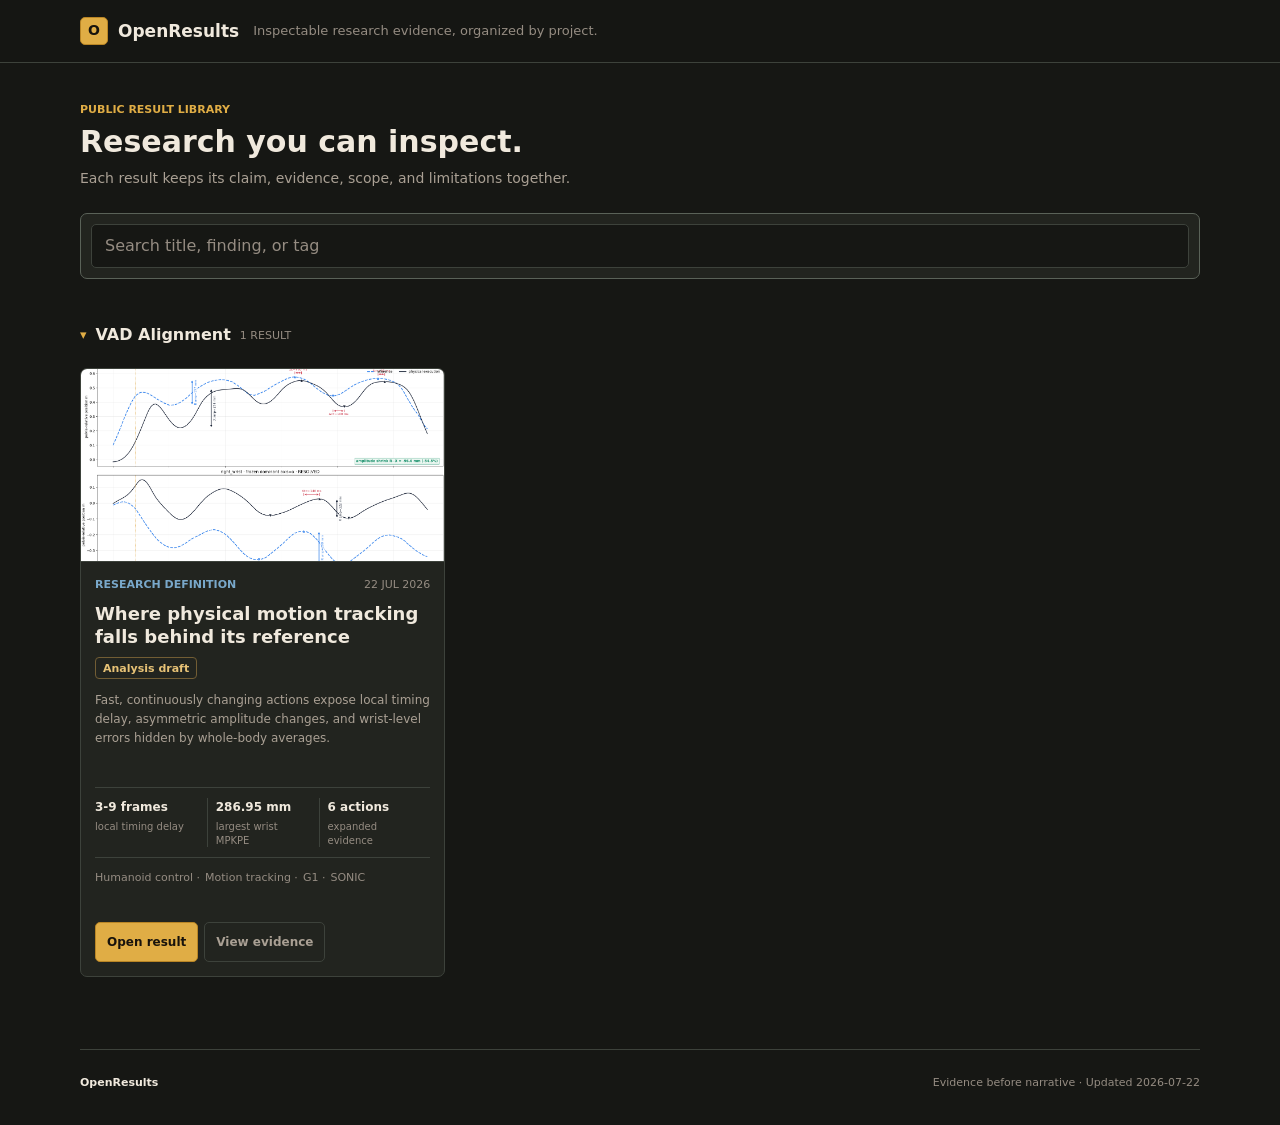
==== commit 2f3abe78: "refactor: simplify and harden OpenResults" ====
--- a/index.html
+++ b/index.html
@@ -18,7 +18,6 @@
         <span>OpenResults</span>
       </a>
       <p class="brand-description">Inspectable research evidence, organized by project.</p>
-      <span class="library-count" id="libraryCount" aria-live="polite">Loading results...</span>
     </div>
   </header>
 
@@ -29,11 +28,6 @@
         <h1 id="catalog-title">Research you can inspect.</h1>
         <p>Each result keeps its claim, evidence, scope, and limitations together.</p>
       </div>
-      <dl class="catalog-stats" aria-label="Library summary">
-        <div><dt id="resultCount">0</dt><dd>results</dd></div>
-        <div><dt id="projectCount">0</dt><dd>projects</dd></div>
-        <div><dt id="evidenceCount">0</dt><dd>evidence items</dd></div>
-      </dl>
     </section>
 
     <section class="catalog-tools" aria-label="Filter results">
@@ -41,11 +35,11 @@
         <span class="visually-hidden">Search results</span>
         <input id="resultSearch" type="search" autocomplete="off" placeholder="Search title, finding, or tag">
       </label>
-      <label class="select-field">
+      <label class="select-field" id="projectField">
         <span>Project</span>
         <select id="projectFilter"><option value="all">All projects</option></select>
       </label>
-      <label class="select-field">
+      <label class="select-field" id="statusField">
         <span>Status</span>
         <select id="statusFilter"><option value="all">All statuses</option></select>
       </label>
--- a/assets/site.css
+++ b/assets/site.css
@@ -1,11 +1,10 @@
 :root {
   --bg: #161714;
   --surface: #22241f;
-  --surface-raised: #292c27;
   --surface-soft: #30342e;
   --ink: #f0e9dd;
   --muted: #aaa094;
-  --quiet: #7d756c;
+  --quiet: #958c82;
   --line: #3d423b;
   --line-strong: #5a6258;
   --accent: #e0ad45;
@@ -24,6 +23,7 @@
   background: var(--bg);
   color: var(--ink);
   font-family: Inter, ui-sans-serif, system-ui, -apple-system, BlinkMacSystemFont, "Segoe UI", "Noto Sans CJK SC", sans-serif;
+  line-height: 1.55;
   letter-spacing: 0;
 }
 a { color: var(--accent); text-underline-offset: 3px; }
@@ -85,6 +85,7 @@
 .brand {
   display: inline-flex;
   flex: 0 0 auto;
+  min-height: 44px;
   align-items: center;
   gap: 10px;
   color: var(--ink);
@@ -112,12 +113,6 @@
   text-overflow: ellipsis;
   white-space: nowrap;
 }
-.library-count {
-  flex: 0 0 auto;
-  margin-left: auto;
-  color: var(--muted);
-  font-size: 12px;
-}
 .site-header nav {
   display: flex;
   align-items: center;
@@ -125,6 +120,9 @@
   margin-left: auto;
 }
 .site-header nav a {
+  display: inline-flex;
+  min-height: 44px;
+  align-items: center;
   color: var(--muted);
   font-size: 12px;
   font-weight: 700;
@@ -139,10 +137,6 @@
   padding: 38px 0 72px;
 }
 .catalog-intro {
-  display: flex;
-  align-items: end;
-  justify-content: space-between;
-  gap: 36px;
   padding-bottom: 24px;
 }
 .eyebrow {
@@ -164,28 +158,18 @@
   font-size: 14px;
   line-height: 1.5;
 }
-.catalog-stats {
-  display: flex;
-  flex: 0 0 auto;
-  gap: 24px;
-  margin: 0;
-}
-.catalog-stats div { min-width: 72px; }
-.catalog-stats dt { color: var(--ink); font-size: 23px; font-weight: 800; }
-.catalog-stats dd { margin: 2px 0 0; color: var(--quiet); font-size: 11px; }
-
 .catalog-tools {
-  display: grid;
-  grid-template-columns: minmax(260px, 1fr) 190px 180px auto;
+  display: flex;
   gap: 8px;
   padding: 10px;
   border: 1px solid var(--line-strong);
   border-radius: 7px;
   background: var(--surface);
 }
+.search-field { flex: 1 1 280px; }
 .search-field input, .select-field select {
   width: 100%;
-  height: 42px;
+  height: 44px;
   border: 1px solid var(--line);
   border-radius: 5px;
   background: var(--bg);
@@ -195,14 +179,15 @@
   padding: 0 13px;
 }
 .search-field input::placeholder { color: var(--quiet); }
-.select-field { position: relative; }
+.select-field { position: relative; flex: 0 0 190px; }
+.select-field[hidden] { display: none; }
 .select-field span {
   position: absolute;
   z-index: 1;
   top: 5px;
   left: 12px;
   color: var(--quiet);
-  font-size: 9px;
+  font-size: 10px;
   font-weight: 800;
   text-transform: uppercase;
   pointer-events: none;
@@ -210,7 +195,7 @@
 .select-field select { padding: 13px 30px 0 11px; font-size: 12px; }
 .clear-filters {
   min-width: 64px;
-  height: 42px;
+  height: 44px;
   border: 1px solid var(--line);
   border-radius: 5px;
   background: var(--surface-soft);
@@ -231,10 +216,10 @@
 .result-group { min-width: 0; }
 .result-group > summary {
   display: flex;
-  min-height: 30px;
+  min-height: 40px;
   align-items: center;
   gap: 9px;
-  margin-bottom: 9px;
+  margin-bottom: 12px;
   color: var(--muted);
   cursor: pointer;
   list-style: none;
@@ -244,11 +229,11 @@
 .result-group > summary::before {
   content: "▾";
   color: var(--accent);
-  font-size: 11px;
+  font-size: 13px;
 }
 .result-group:not([open]) > summary::before { content: "▸"; }
-.group-title { font-size: 11px; font-weight: 800; }
-.group-count { color: var(--quiet); font-size: 10px; }
+.group-title { color: var(--ink); font-size: 16px; font-weight: 800; text-transform: none; }
+.group-count { color: var(--quiet); font-size: 11px; }
 .result-grid {
   display: grid;
   grid-template-columns: repeat(3, minmax(0, 1fr));
@@ -285,7 +270,7 @@
   justify-content: space-between;
   gap: 10px;
   color: var(--quiet);
-  font-size: 10px;
+  font-size: 11px;
   text-transform: uppercase;
 }
 .result-category { color: var(--blue); font-weight: 800; }
@@ -305,7 +290,7 @@
   border: 1px solid var(--line-strong);
   border-radius: 4px;
   color: var(--muted);
-  font-size: 10px;
+  font-size: 11px;
   font-weight: 700;
 }
 .result-status.analysis-draft { border-color: #725d34; color: #e7c276; }
@@ -328,7 +313,7 @@
 .result-metrics div { min-width: 0; padding: 0 8px; border-left: 1px solid var(--line); }
 .result-metrics div:first-child { padding-left: 0; border-left: 0; }
 .result-metrics dt { color: var(--ink); font-size: 12px; font-weight: 800; overflow-wrap: anywhere; }
-.result-metrics dd { margin: 3px 0 0; color: var(--quiet); font-size: 9px; line-height: 1.3; }
+.result-metrics dd { margin: 3px 0 0; color: var(--quiet); font-size: 10px; line-height: 1.35; }
 .result-tags {
   display: flex;
   flex-wrap: wrap;
@@ -338,22 +323,22 @@
   padding: 0;
   list-style: none;
 }
-.result-tags li { color: var(--quiet); font-size: 10px; }
+.result-tags li { color: var(--quiet); font-size: 11px; }
 .result-tags li:not(:last-child)::after { content: " ·"; }
 .result-actions { display: flex; gap: 6px; }
 .result-actions a {
   display: inline-flex;
-  min-height: 36px;
+  min-height: 40px;
   align-items: center;
   justify-content: center;
   padding: 0 11px;
   border: 1px solid var(--line);
   border-radius: 5px;
-  font-size: 11px;
+  font-size: 12px;
   font-weight: 800;
   text-decoration: none;
 }
-.primary-action { border-color: var(--accent-dark) !important; background: var(--accent); color: #18130c; }
+.result-actions .primary-action { border-color: var(--accent-dark); background: var(--accent); color: #18130c; }
 .primary-action:hover { background: #ebbd5e; }
 .secondary-action { color: var(--muted); }
 .secondary-action:hover { border-color: var(--line-strong); color: var(--ink); }
@@ -382,14 +367,28 @@
 .empty-state p { margin: 7px 0 0; font-size: 13px; }
 
 .result-page {
-  width: min(1060px, calc(100% - 40px)) !important;
-  max-width: none !important;
-  margin: 0 auto !important;
-  padding: 42px 0 80px !important;
-}
-.result-page .back-link { display: inline-block; margin-bottom: 20px; color: var(--muted); font-size: 12px; font-weight: 700; }
+  width: min(1060px, calc(100% - 40px));
+  margin: 0 auto;
+  padding: 42px 0 80px;
+  font-size: 15px;
+  line-height: 1.62;
+}
+.result-page code, .result-page pre { font-family: var(--mono); }
+.result-page .back-link {
+  display: inline-flex;
+  min-height: 40px;
+  align-items: center;
+  margin-bottom: 12px;
+  color: var(--muted);
+  font-size: 12px;
+  font-weight: 700;
+}
 .result-page h1 { max-width: 900px; margin: 0 0 14px; color: var(--ink); font-size: 36px; line-height: 1.15; letter-spacing: 0; }
 .result-page > p { max-width: 850px; color: var(--muted); }
+.result-page h2 { margin: 0 0 14px; }
+.result-page h3 { margin: 20px 0 8px; color: var(--ink); font-size: 16px; }
+.result-page ul { margin: 8px 0; padding-left: 21px; }
+.result-page li { margin: 5px 0; }
 .result-page section {
   margin: 44px 0 0;
   padding: 30px 0 0;
@@ -399,18 +398,25 @@
   background: transparent;
 }
 .result-page section h2 { margin-bottom: 18px; color: var(--accent); font-size: 22px; }
-.result-page h3 { color: var(--ink); }
 .result-page p, .result-page li, .result-page td { color: var(--muted); }
 .result-page strong, .result-page th { color: var(--ink); }
-.result-page .meta { gap: 6px; }
-.result-page .chip { border-radius: 4px; border-color: var(--line); background: var(--surface); color: var(--muted); }
+.result-page .meta { display: flex; flex-wrap: wrap; gap: 6px; margin: 12px 0 18px; }
+.result-page .chip { padding: 4px 9px; border: 1px solid var(--line); border-radius: 4px; background: var(--surface); color: var(--muted); font-size: 12px; }
+.result-page .pass { color: var(--green); }
+.result-page .fail { color: var(--red); }
 .result-page .draft, .result-page .partial, .result-page .status { color: #e7c276; }
-.result-page .flow { gap: 8px; }
-.result-page .node { border-color: var(--line); border-radius: 6px; background: var(--surface); color: var(--muted); }
-.result-page .node strong { color: var(--ink); }
+.result-page .scroll { max-width: 100%; overflow-x: auto; overscroll-behavior-inline: contain; }
+.result-page table { width: 100%; margin: 10px 0; border-collapse: collapse; background: var(--surface); font-size: 13px; }
+.result-page th, .result-page td { padding: 10px; border-bottom: 1px solid var(--line); text-align: left; vertical-align: top; }
+.result-page .flow { display: grid; grid-template-columns: repeat(4, minmax(0, 1fr)); gap: 8px; margin: 14px 0; }
+.result-page .node { padding: 12px 9px; border: 1px solid var(--line); border-radius: 6px; background: var(--surface); color: var(--muted); font-size: 12px; text-align: center; }
+.result-page .node strong { display: block; color: var(--ink); font-size: 14px; }
+.result-page .tested { border-color: #46749a; }
+.result-page .limited { border-color: #8e773e; }
+.result-page .danger { border-color: #98515a; }
+.result-page .right { text-align: right; }
+.result-page .nowrap { white-space: nowrap; }
 .result-page .observation, .public-scope { padding: 12px 14px; border-left: 3px solid var(--accent); border-radius: 0; background: var(--surface-soft); color: var(--muted); }
-.result-page table { background: var(--surface); }
-.result-page th, .result-page td { padding: 10px; border-color: var(--line); }
 .result-page .action-block {
   margin: 24px 0;
   padding: 20px;
@@ -418,15 +424,17 @@
   border-radius: 7px;
   background: var(--surface);
 }
-.result-page .action-block h3 { margin-top: 0; }
-.result-page .evidence-grid { grid-template-columns: repeat(2, minmax(0, 1fr)) !important; gap: 14px; }
+.result-page .action-block h3 { margin-top: 0; font-size: 18px; }
+.result-page .evidence-grid { display: grid; grid-template-columns: repeat(2, minmax(0, 1fr)); gap: 14px; margin: 16px 0; }
+.result-page .evidence-grid figure { width: 100%; margin: 0; }
 .result-page .evidence-grid figure:first-child { grid-column: 1 / -1; }
-.result-page img, .result-page video { display: block; border-color: var(--line); border-radius: 5px; background: #fff; }
-.result-page figcaption { color: var(--quiet); }
-.result-page details { border-color: var(--line); }
-.result-page summary { min-height: 44px; color: var(--accent); font-weight: 700; }
-.result-page pre { background: #11100e; color: var(--ink); }
+.result-page img, .result-page video { display: block; width: 100%; border: 1px solid var(--line); border-radius: 5px; background: #fff; }
+.result-page figcaption { margin-top: 6px; color: var(--quiet); font-size: 12px; }
+.result-page details { margin: 10px 0; padding-top: 9px; border-top: 1px solid var(--line); }
+.result-page summary { display: flex; min-height: 44px; align-items: center; color: var(--accent); cursor: pointer; font-weight: 700; }
+.result-page pre { padding: 12px; border-radius: 6px; background: #11100e; color: var(--ink); font-size: 12px; overflow-wrap: anywhere; white-space: pre-wrap; }
 .result-page code { overflow-wrap: anywhere; }
+.result-page .status { font-size: 12px; }
 
 .site-footer {
   display: flex;
@@ -442,40 +450,43 @@
 .site-footer span:first-child { color: var(--ink); font-weight: 800; }
 
 @media (max-width: 820px) {
-  .catalog-tools { grid-template-columns: minmax(0, 1fr) 170px 160px auto; }
   .result-grid { grid-template-columns: repeat(2, minmax(0, 1fr)); }
 }
 
 @media (max-width: 620px) {
-  .header-inner, .catalog-main, .result-page, .site-footer { width: min(100% - 24px, 1120px) !important; }
+  .header-inner, .catalog-main, .result-page, .site-footer { width: min(100% - 24px, 1120px); }
   .site-header, .header-inner, .site-header:not(.catalog-header) { min-height: 54px; }
   .site-header:not(.catalog-header) { padding: 0 12px; }
   .brand { font-size: 15px; }
   .brand-mark { width: 26px; height: 26px; }
   .brand-description { display: none; }
-  .library-count { font-size: 10px; }
-  .site-header nav { gap: 11px; }
-  .site-header nav a { font-size: 10px; }
+  .site-header nav { gap: 6px; }
+  .site-header nav a { padding: 0 4px; font-size: 11px; }
   .catalog-main { padding: 28px 0 54px; }
-  .catalog-intro { display: block; }
   .catalog-intro h1 { font-size: 26px; }
-  .catalog-stats { margin-top: 22px; gap: 14px; }
-  .catalog-stats div { min-width: 62px; }
-  .catalog-tools { grid-template-columns: 1fr 1fr; }
-  .search-field { grid-column: 1 / -1; }
-  .clear-filters { grid-column: 1 / -1; width: 100%; }
+  .catalog-tools { flex-wrap: wrap; }
+  .search-field { flex-basis: 100%; }
+  .select-field { flex: 1 1 130px; }
+  .clear-filters { width: 100%; }
+  .result-group > summary { min-height: 44px; }
   .result-grid { grid-template-columns: 1fr; }
   .result-summary { min-height: 0; }
   .result-tags { min-height: 0; }
-  .result-actions a { min-height: 42px; }
-  .result-page { padding: 28px 0 56px !important; }
+  .result-actions a { min-height: 44px; }
+  .result-page { padding: 28px 0 56px; }
   .result-page h1 { font-size: 27px; }
-  .result-page .flow, .result-page .evidence-grid { grid-template-columns: 1fr !important; }
+  .result-page .flow, .result-page .evidence-grid { grid-template-columns: 1fr; }
+  .result-page .node { text-align: left; }
   .result-page .evidence-grid figure:first-child { grid-column: auto; }
   .result-page .action-block { padding: 13px; }
   .site-footer { flex-direction: column; }
 }
 
+@media (max-width: 360px) {
+  .detail-page .site-header .brand { gap: 0; }
+  .detail-page .site-header .brand > span:last-child { display: none; }
+}
+
 @media (prefers-reduced-motion: reduce) {
   html { scroll-behavior: auto; }
   .result-visual img { transition: none; }
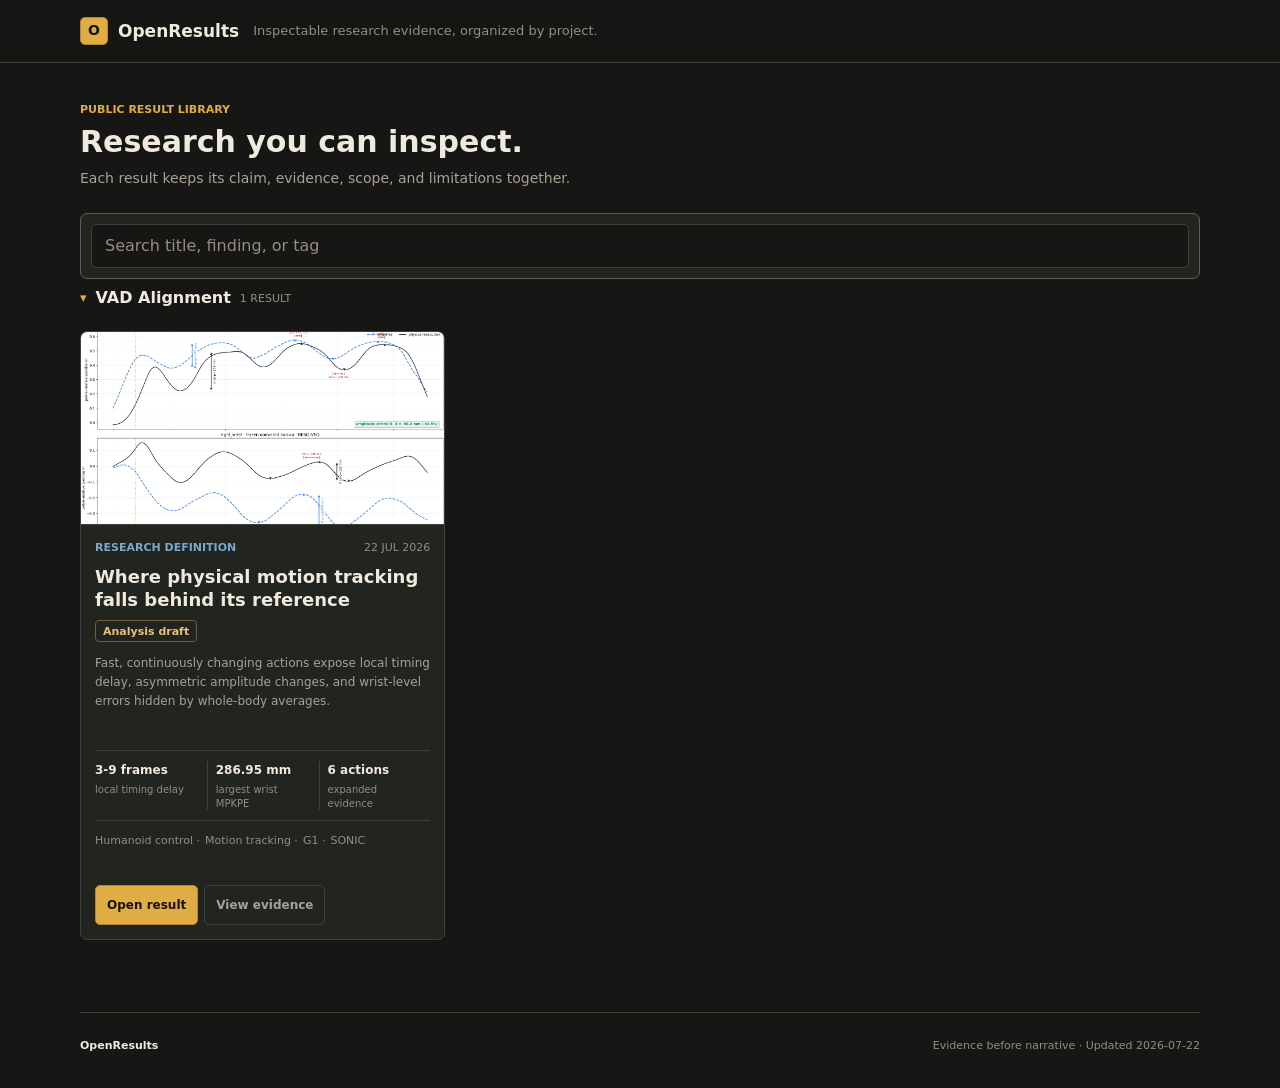
==== commit 193cb9d7: "fix: prevent mixed cached site versions" ====
--- a/index.html
+++ b/index.html
@@ -5,8 +5,8 @@
   <meta name="viewport" content="width=device-width, initial-scale=1">
   <meta name="description" content="OpenResults is a browsable library of visual, inspectable research results.">
   <title>OpenResults · Research result library</title>
-  <link rel="stylesheet" href="assets/site.css">
-  <script src="assets/catalog.js" defer></script>
+  <link rel="stylesheet" href="assets/site.css?v=__BUILD_VERSION__">
+  <script src="assets/catalog.js?v=__BUILD_VERSION__" defer></script>
 </head>
 <body class="catalog-page">
   <a class="skip-link" href="#catalog">Skip to results</a>
@@ -35,11 +35,11 @@
         <span class="visually-hidden">Search results</span>
         <input id="resultSearch" type="search" autocomplete="off" placeholder="Search title, finding, or tag">
       </label>
-      <label class="select-field" id="projectField">
+      <label class="select-field" id="projectField" hidden>
         <span>Project</span>
         <select id="projectFilter"><option value="all">All projects</option></select>
       </label>
-      <label class="select-field" id="statusField">
+      <label class="select-field" id="statusField" hidden>
         <span>Status</span>
         <select id="statusFilter"><option value="all">All statuses</option></select>
       </label>
--- a/assets/site.css
+++ b/assets/site.css
@@ -211,6 +211,7 @@
   color: var(--quiet);
   font-size: 11px;
 }
+.catalog-status:empty { display: none; }
 
 .result-groups { display: grid; gap: 26px; }
 .result-group { min-width: 0; }
@@ -406,11 +407,12 @@
 .result-page .fail { color: var(--red); }
 .result-page .draft, .result-page .partial, .result-page .status { color: #e7c276; }
 .result-page .scroll { max-width: 100%; overflow-x: auto; overscroll-behavior-inline: contain; }
-.result-page table { width: 100%; margin: 10px 0; border-collapse: collapse; background: var(--surface); font-size: 13px; }
+.result-page table { width: 100%; margin: 10px 0; border-collapse: collapse; background: var(--surface); font-size: 13px; line-height: 1.5; }
 .result-page th, .result-page td { padding: 10px; border-bottom: 1px solid var(--line); text-align: left; vertical-align: top; }
 .result-page .flow { display: grid; grid-template-columns: repeat(4, minmax(0, 1fr)); gap: 8px; margin: 14px 0; }
-.result-page .node { padding: 12px 9px; border: 1px solid var(--line); border-radius: 6px; background: var(--surface); color: var(--muted); font-size: 12px; text-align: center; }
+.result-page .node { display: flex; min-height: 88px; flex-direction: column; justify-content: center; gap: 2px; padding: 12px 9px; border: 1px solid var(--line); border-radius: 6px; background: var(--surface); color: var(--muted); font-size: 12px; text-align: center; }
 .result-page .node strong { display: block; color: var(--ink); font-size: 14px; }
+.result-page #method table th:first-child { width: 180px; min-width: 180px; }
 .result-page .tested { border-color: #46749a; }
 .result-page .limited { border-color: #8e773e; }
 .result-page .danger { border-color: #98515a; }
@@ -476,7 +478,14 @@
   .result-page { padding: 28px 0 56px; }
   .result-page h1 { font-size: 27px; }
   .result-page .flow, .result-page .evidence-grid { grid-template-columns: 1fr; }
-  .result-page .node { text-align: left; }
+  .result-page .node { min-height: 72px; text-align: left; }
+  .result-page #method .flow + .scroll table,
+  .result-page #method .flow + .scroll tbody,
+  .result-page #method .flow + .scroll tr,
+  .result-page #method .flow + .scroll th,
+  .result-page #method .flow + .scroll td { display: block; width: 100%; min-width: 0; }
+  .result-page #method .flow + .scroll th { padding-bottom: 3px; border-bottom: 0; }
+  .result-page #method .flow + .scroll td { padding-top: 3px; }
   .result-page .evidence-grid figure:first-child { grid-column: auto; }
   .result-page .action-block { padding: 13px; }
   .site-footer { flex-direction: column; }
